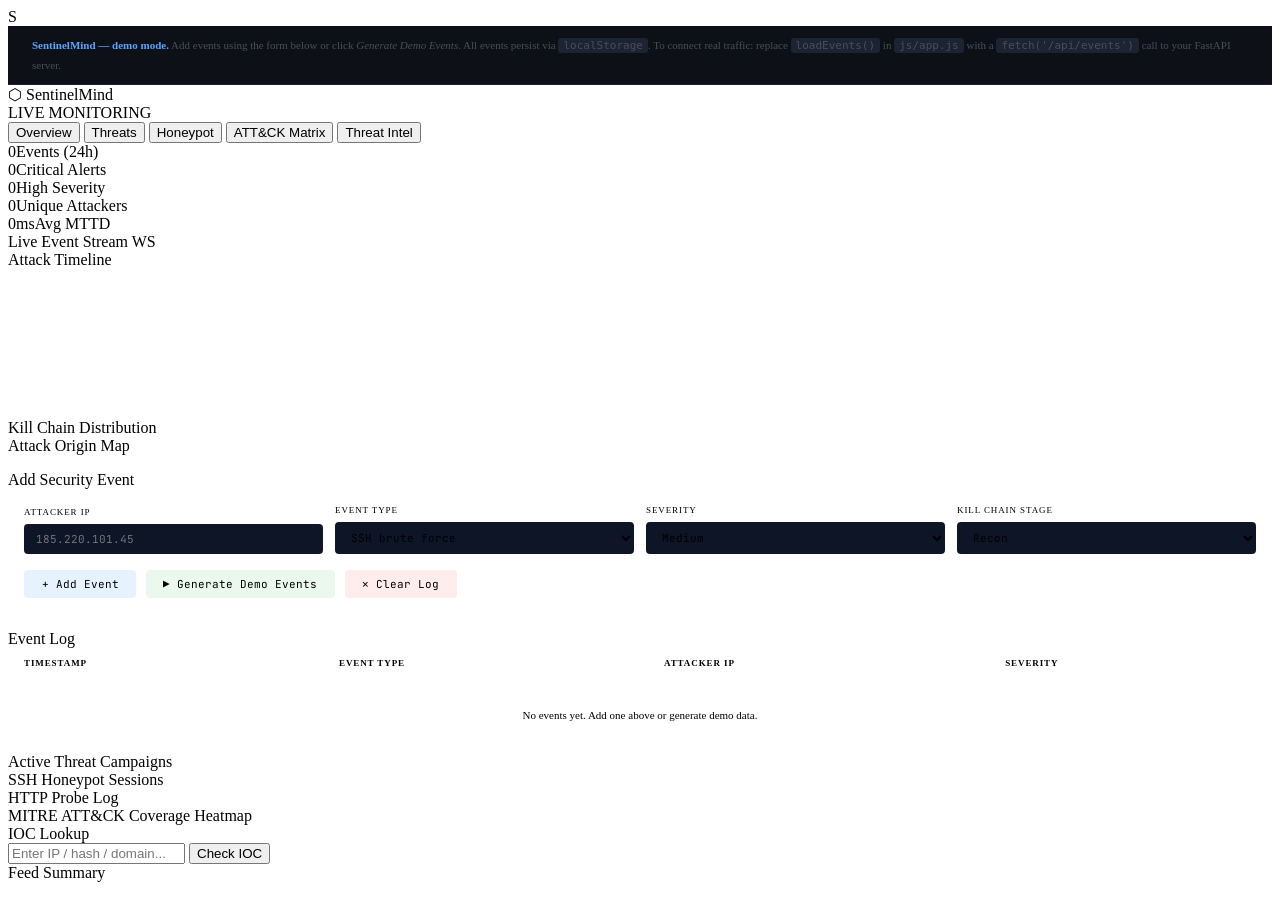
==== index.html @ 3f3bc490 "Update and rename sentinel-mind/frontend/index.html to index.html" ====
S<!DOCTYPE html>
<html lang="en">
<head>
  <meta charset="UTF-8">
  <meta name="viewport" content="width=device-width, initial-scale=1.0">
  <title>SentinelMind — SOC Dashboard</title>
<link href="https://fonts.googleapis.com/css2?family=JetBrains+Mono:wght@400;500&display=swap" rel="stylesheet">
  <link rel="stylesheet" href="css/dashboard.css">
</head>
<body>
  <!-- TOP NAV -->
  <div id="infoBanner" style="background:#0d1117;border-bottom:1px solid #1c2333;padding:10px 1.5rem;font-size:11px;color:#484f58;line-height:1.7">
  <strong style="color:#58a6ff">SentinelMind — demo mode.</strong> Add events using the form below or click <em>Generate Demo Events</em>. All events persist via <code style="background:#1c2333;padding:1px 5px;border-radius:3px">localStorage</code>. To connect real traffic: replace <code style="background:#1c2333;padding:1px 5px;border-radius:3px">loadEvents()</code> in <code style="background:#1c2333;padding:1px 5px;border-radius:3px">js/app.js</code> with a <code style="background:#1c2333;padding:1px 5px;border-radius:3px">fetch('/api/events')</code> call to your FastAPI server.
</div>
<div id="alertBanner" style="display:none;position:fixed;top:48px;left:50%;transform:translateX(-50%);z-index:999;background:#3d0000;border:1px solid #f85149;color:#ff9492;padding:10px 24px;border-radius:6px;font-size:12px;font-weight:600;letter-spacing:.04em"></div>
<nav class="topnav">
    <div class="nav-brand">⬡ SentinelMind</div>
    <div class="nav-status">
      <span class="live-dot"></span> LIVE MONITORING
    </div>
    <div class="nav-tabs">
      <button class="tab active" data-view="overview">Overview</button>
      <button class="tab" data-view="threats">Threats</button>
      <button class="tab" data-view="honeypot">Honeypot</button>
      <button class="tab" data-view="mitre">ATT&CK Matrix</button>
      <button class="tab" data-view="intel">Threat Intel</button>
    </div>
  </nav>

  <!-- KPI BAR -->
  <div class="kpi-bar">
    <div class="kpi kpi-clickable" onclick="toggleFilter('all')" id="kpib-all" title="Show all events"><span class="kpi-num" id="kpi-events">0</span><span class="kpi-lbl">Events (24h)</span></div>
    <div class="kpi kpi-critical kpi-clickable" onclick="toggleFilter('Critical')" id="kpib-critical" title="Filter critical"><span class="kpi-num" id="kpi-critical">0</span><span class="kpi-lbl">Critical Alerts</span></div>
    <div class="kpi kpi-clickable" onclick="toggleFilter('High')" id="kpib-high" title="Filter high severity"><span class="kpi-num" id="kpi-attackers">0</span><span class="kpi-lbl">High Severity</span></div>
    <div class="kpi kpi-green kpi-clickable" onclick="toggleFilter('unique')" id="kpib-unique" title="Filter unique IPs"><span class="kpi-num" id="kpi-detect">0</span><span class="kpi-lbl">Unique Attackers</span></div>
    <div class="kpi"><span class="kpi-num" id="kpi-mttd">0ms</span><span class="kpi-lbl">Avg MTTD</span></div>
  </div>

  <!-- MAIN CONTENT VIEWS -->
  <main class="main-content">

    <!-- VIEW: OVERVIEW -->
    <div id="view-overview" class="view active">
      <div class="dash-grid">
        <!-- Live Event Feed -->
        <div class="panel panel-feed">
          <div class="panel-header">
            <span>Live Event Stream</span>
            <span class="badge-live">WS</span>
          </div>
          <div class="event-feed" id="eventFeed"></div>
        </div>
        <!-- Attack Timeline (canvas) -->
        <div class="panel">
          <div class="panel-header">Attack Timeline</div>
          <canvas id="timelineCanvas"></canvas>
        </div>
        <!-- Kill Chain Progress -->
        <div class="panel">
          <div class="panel-header">Kill Chain Distribution</div>
          <div class="kill-chain" id="killChain"></div>
        </div>
        <!-- Geo Heatmap -->
        <div class="panel">
          <div class="panel-header">Attack Origin Map</div>
          <div class="geo-grid" id="geoGrid"></div>
        </div>
      </div>

      <!-- ADD EVENT FORM -->
      <div class="panel" style="margin-top:1rem">
        <div class="panel-header">Add Security Event</div>
        <div style="padding:1rem;display:grid;grid-template-columns:1fr 1fr 1fr 1fr;gap:.75rem;align-items:end">
          <div>
            <div style="font-size:9px;color:var(--muted);text-transform:uppercase;letter-spacing:.1em;margin-bottom:.4rem">Attacker IP</div>
            <input id="f-ip" type="text" placeholder="185.220.101.45" style="width:100%;background:#0d1526;border:1px solid var(--border);color:var(--text);padding:.5rem .75rem;border-radius:4px;font-family:'JetBrains Mono',monospace;font-size:11px;outline:none" onfocus="this.style.borderColor='var(--accent)'" onblur="this.style.borderColor='var(--border)'">
          </div>
          <div>
            <div style="font-size:9px;color:var(--muted);text-transform:uppercase;letter-spacing:.1em;margin-bottom:.4rem">Event Type</div>
            <select id="f-type" style="width:100%;background:#0d1526;border:1px solid var(--border);color:var(--text);padding:.5rem .75rem;border-radius:4px;font-family:'JetBrains Mono',monospace;font-size:11px;outline:none">
              <option>SSH brute force</option>
              <option>Port scan</option>
              <option>HTTP probe</option>
              <option>C2 beacon</option>
              <option>Data exfiltration</option>
              <option>Lateral movement</option>
              <option>Privilege escalation</option>
              <option>Malware download</option>
            </select>
          </div>
          <div>
            <div style="font-size:9px;color:var(--muted);text-transform:uppercase;letter-spacing:.1em;margin-bottom:.4rem">Severity</div>
            <select id="f-sev" style="width:100%;background:#0d1526;border:1px solid var(--border);color:var(--text);padding:.5rem .75rem;border-radius:4px;font-family:'JetBrains Mono',monospace;font-size:11px;outline:none">
              <option>Low</option><option selected>Medium</option><option>High</option><option>Critical</option>
            </select>
          </div>
          <div>
            <div style="font-size:9px;color:var(--muted);text-transform:uppercase;letter-spacing:.1em;margin-bottom:.4rem">Kill Chain Stage</div>
            <select id="f-stage" style="width:100%;background:#0d1526;border:1px solid var(--border);color:var(--text);padding:.5rem .75rem;border-radius:4px;font-family:'JetBrains Mono',monospace;font-size:11px;outline:none">
              <option>Recon</option><option>Weapon</option><option>Delivery</option>
              <option>Exploit</option><option>Install</option><option>C2</option><option>Exfil</option>
            </select>
          </div>
        </div>
        <div style="padding:0 1rem 1rem;display:flex;gap:.6rem">
          <button onclick="addManualEvent()" style="background:rgba(88,166,255,.15);border:1px solid var(--accent);color:var(--accent);padding:.45rem 1.1rem;border-radius:4px;font-family:'JetBrains Mono',monospace;font-size:11px;cursor:pointer;transition:background .2s" onmouseover="this.style.background='rgba(88,166,255,.25)'" onmouseout="this.style.background='rgba(88,166,255,.15)'">+ Add Event</button>
          <button onclick="generateDemoEvents()" style="background:rgba(63,185,80,.1);border:1px solid var(--green);color:var(--green);padding:.45rem 1.1rem;border-radius:4px;font-family:'JetBrains Mono',monospace;font-size:11px;cursor:pointer;transition:background .2s" onmouseover="this.style.background='rgba(63,185,80,.2)'" onmouseout="this.style.background='rgba(63,185,80,.1)'">▶ Generate Demo Events</button>
          <button onclick="clearAllEvents()" style="background:rgba(248,81,73,.1);border:1px solid var(--red);color:var(--red);padding:.45rem 1.1rem;border-radius:4px;font-family:'JetBrains Mono',monospace;font-size:11px;cursor:pointer;transition:background .2s" onmouseover="this.style.background='rgba(248,81,73,.2)'" onmouseout="this.style.background='rgba(248,81,73,.1)'">✕ Clear Log</button>
        </div>
      </div>

      <!-- EVENT LOG TABLE -->
      <div class="panel" style="margin-top:1rem">
        <div class="panel-header">
          <span>Event Log</span>
          <span id="filterLabel" style="color:var(--accent);font-size:9px;letter-spacing:.1em"></span>
        </div>
        <div style="overflow-x:auto">
          <table style="width:100%;border-collapse:collapse">
            <thead>
              <tr>
                <th style="font-size:9px;color:var(--muted);text-transform:uppercase;letter-spacing:.1em;padding:.6rem 1rem;text-align:left;border-bottom:1px solid var(--border)">Timestamp</th>
                <th style="font-size:9px;color:var(--muted);text-transform:uppercase;letter-spacing:.1em;padding:.6rem 1rem;text-align:left;border-bottom:1px solid var(--border)">Event Type</th>
                <th style="font-size:9px;color:var(--muted);text-transform:uppercase;letter-spacing:.1em;padding:.6rem 1rem;text-align:left;border-bottom:1px solid var(--border)">Attacker IP</th>
                <th style="font-size:9px;color:var(--muted);text-transform:uppercase;letter-spacing:.1em;padding:.6rem 1rem;text-align:left;border-bottom:1px solid var(--border)">Severity</th>
              </tr>
            </thead>
            <tbody id="eventTableBody"></tbody>
          </table>
          <div id="eventTableEmpty" style="text-align:center;padding:2rem;color:var(--muted);font-size:11px">No events yet. Add one above or generate demo data.</div>
        </div>
      </div>
    </div>

    <!-- VIEW: THREATS -->
    <div id="view-threats" class="view">
      <div class="panel">
        <div class="panel-header">Active Threat Campaigns</div>
        <div id="threatsList"></div>
      </div>
    </div>

    <!-- VIEW: HONEYPOT -->
    <div id="view-honeypot" class="view">
      <div class="dash-grid">
        <div class="panel"><div class="panel-header">SSH Honeypot Sessions</div><div id="sshSessions"></div></div>
        <div class="panel"><div class="panel-header">HTTP Probe Log</div><div id="httpProbes"></div></div>
      </div>
    </div>

    <!-- VIEW: MITRE MATRIX -->
    <div id="view-mitre" class="view">
      <div class="panel">
        <div class="panel-header">MITRE ATT&CK Coverage Heatmap</div>
        <div id="mitreMatrix" class="mitre-matrix"></div>
      </div>
    </div>

    <!-- VIEW: INTEL -->
    <div id="view-intel" class="view">
      <div class="dash-grid">
        <div class="panel">
          <div class="panel-header">IOC Lookup</div>
          <input id="iocInput" placeholder="Enter IP / hash / domain..." />
          <button onclick="checkIOC()">Check IOC</button>
          <div id="iocResult"></div>
        </div>
        <div class="panel">
          <div class="panel-header">Feed Summary</div>
          <div id="feedSummary"></div>
        </div>
      </div>
    </div>

  </main>

  <script src="js/charts.js"></script>
  <script src="js/mitre.js"></script>
  <script src="js/threatmap.js"></script>
  <script src="js/app.js"></script>
</body>
</html>
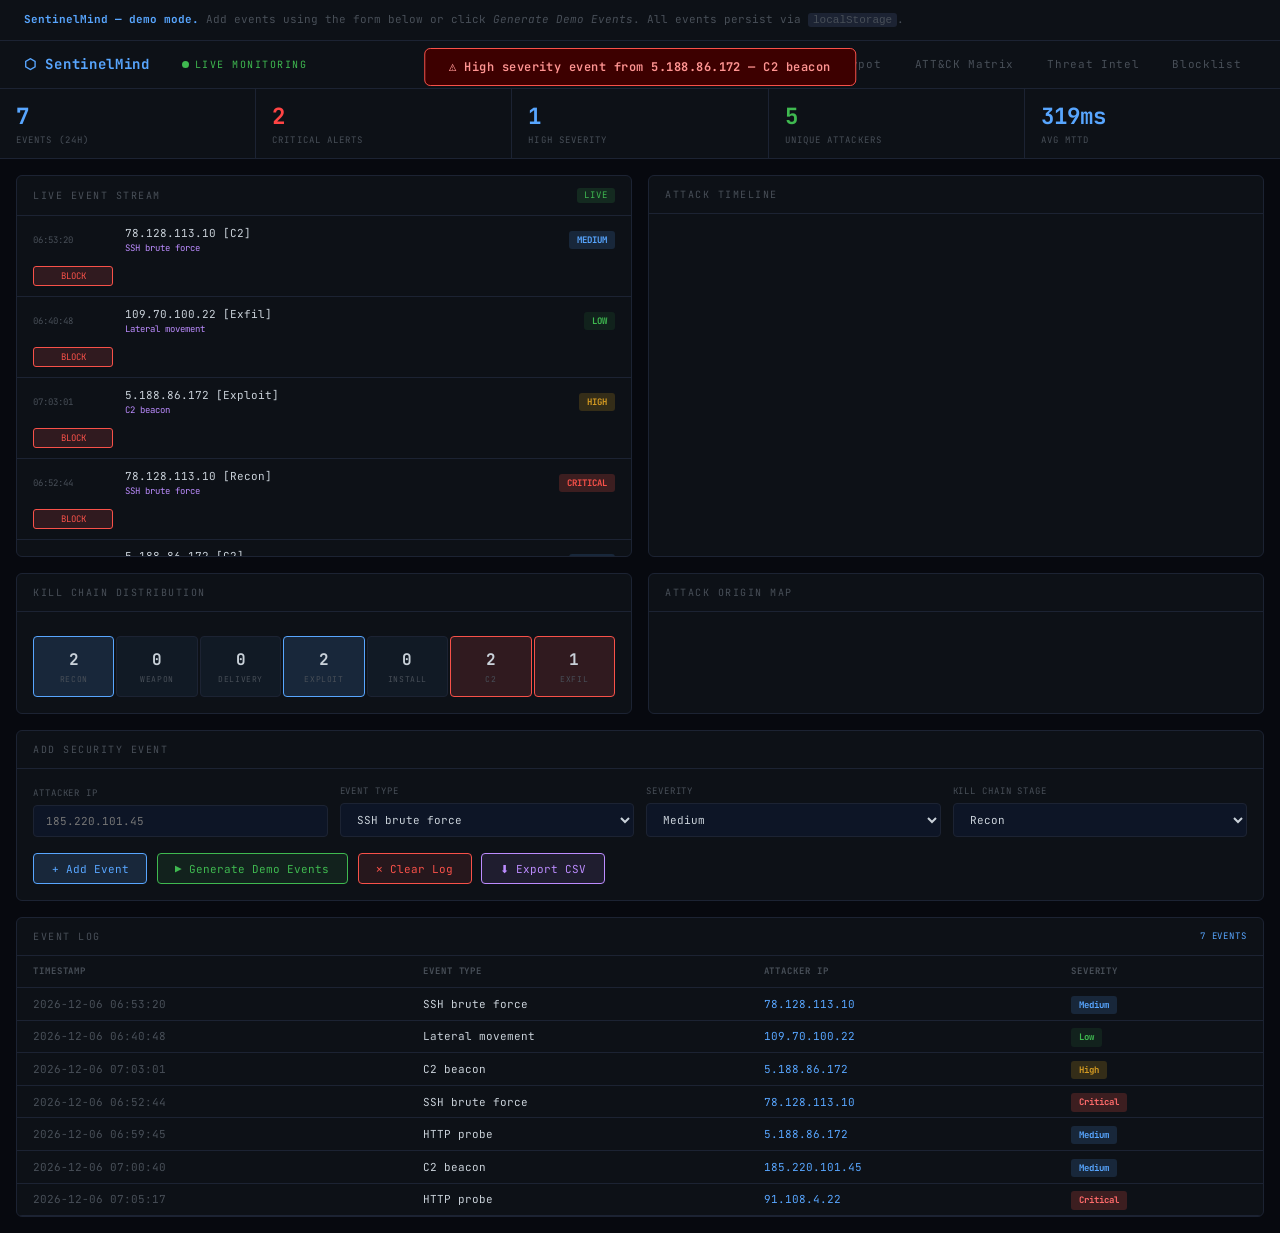
==== commit 9a063f7e: "Update index.html" ====
--- a/index.html
+++ b/index.html
@@ -1,19 +1,19 @@
-S<!DOCTYPE html>
+<!DOCTYPE html>
 <html lang="en">
 <head>
   <meta charset="UTF-8">
   <meta name="viewport" content="width=device-width, initial-scale=1.0">
   <title>SentinelMind — SOC Dashboard</title>
-<link href="https://fonts.googleapis.com/css2?family=JetBrains+Mono:wght@400;500&display=swap" rel="stylesheet">
+  <link href="https://fonts.googleapis.com/css2?family=JetBrains+Mono:wght@400;500&display=swap" rel="stylesheet">
   <link rel="stylesheet" href="css/dashboard.css">
 </head>
 <body>
-  <!-- TOP NAV -->
   <div id="infoBanner" style="background:#0d1117;border-bottom:1px solid #1c2333;padding:10px 1.5rem;font-size:11px;color:#484f58;line-height:1.7">
-  <strong style="color:#58a6ff">SentinelMind — demo mode.</strong> Add events using the form below or click <em>Generate Demo Events</em>. All events persist via <code style="background:#1c2333;padding:1px 5px;border-radius:3px">localStorage</code>. To connect real traffic: replace <code style="background:#1c2333;padding:1px 5px;border-radius:3px">loadEvents()</code> in <code style="background:#1c2333;padding:1px 5px;border-radius:3px">js/app.js</code> with a <code style="background:#1c2333;padding:1px 5px;border-radius:3px">fetch('/api/events')</code> call to your FastAPI server.
-</div>
-<div id="alertBanner" style="display:none;position:fixed;top:48px;left:50%;transform:translateX(-50%);z-index:999;background:#3d0000;border:1px solid #f85149;color:#ff9492;padding:10px 24px;border-radius:6px;font-size:12px;font-weight:600;letter-spacing:.04em"></div>
-<nav class="topnav">
+    <strong style="color:#58a6ff">SentinelMind — demo mode.</strong> Add events using the form below or click <em>Generate Demo Events</em>. All events persist via <code style="background:#1c2333;padding:1px 5px;border-radius:3px">localStorage</code>.
+  </div>
+  <div id="alertBanner" style="display:none;position:fixed;top:48px;left:50%;transform:translateX(-50%);z-index:999;background:#3d0000;border:1px solid #f85149;color:#ff9492;padding:10px 24px;border-radius:6px;font-size:12px;font-weight:600;letter-spacing:.04em"></div>
+
+  <nav class="topnav">
     <div class="nav-brand">⬡ SentinelMind</div>
     <div class="nav-status">
       <span class="live-dot"></span> LIVE MONITORING
@@ -24,6 +24,7 @@
       <button class="tab" data-view="honeypot">Honeypot</button>
       <button class="tab" data-view="mitre">ATT&CK Matrix</button>
       <button class="tab" data-view="intel">Threat Intel</button>
+      <button class="tab" data-view="blocklist">Blocklist</button>
     </div>
   </nav>
 
@@ -36,31 +37,26 @@
     <div class="kpi"><span class="kpi-num" id="kpi-mttd">0ms</span><span class="kpi-lbl">Avg MTTD</span></div>
   </div>
 
-  <!-- MAIN CONTENT VIEWS -->
   <main class="main-content">
 
     <!-- VIEW: OVERVIEW -->
     <div id="view-overview" class="view active">
       <div class="dash-grid">
-        <!-- Live Event Feed -->
         <div class="panel panel-feed">
           <div class="panel-header">
             <span>Live Event Stream</span>
-            <span class="badge-live">WS</span>
+            <span class="badge-live">LIVE</span>
           </div>
           <div class="event-feed" id="eventFeed"></div>
         </div>
-        <!-- Attack Timeline (canvas) -->
         <div class="panel">
           <div class="panel-header">Attack Timeline</div>
           <canvas id="timelineCanvas"></canvas>
         </div>
-        <!-- Kill Chain Progress -->
         <div class="panel">
           <div class="panel-header">Kill Chain Distribution</div>
           <div class="kill-chain" id="killChain"></div>
         </div>
-        <!-- Geo Heatmap -->
         <div class="panel">
           <div class="panel-header">Attack Origin Map</div>
           <div class="geo-grid" id="geoGrid"></div>
@@ -102,10 +98,11 @@
             </select>
           </div>
         </div>
-        <div style="padding:0 1rem 1rem;display:flex;gap:.6rem">
-          <button onclick="addManualEvent()" style="background:rgba(88,166,255,.15);border:1px solid var(--accent);color:var(--accent);padding:.45rem 1.1rem;border-radius:4px;font-family:'JetBrains Mono',monospace;font-size:11px;cursor:pointer;transition:background .2s" onmouseover="this.style.background='rgba(88,166,255,.25)'" onmouseout="this.style.background='rgba(88,166,255,.15)'">+ Add Event</button>
-          <button onclick="generateDemoEvents()" style="background:rgba(63,185,80,.1);border:1px solid var(--green);color:var(--green);padding:.45rem 1.1rem;border-radius:4px;font-family:'JetBrains Mono',monospace;font-size:11px;cursor:pointer;transition:background .2s" onmouseover="this.style.background='rgba(63,185,80,.2)'" onmouseout="this.style.background='rgba(63,185,80,.1)'">▶ Generate Demo Events</button>
-          <button onclick="clearAllEvents()" style="background:rgba(248,81,73,.1);border:1px solid var(--red);color:var(--red);padding:.45rem 1.1rem;border-radius:4px;font-family:'JetBrains Mono',monospace;font-size:11px;cursor:pointer;transition:background .2s" onmouseover="this.style.background='rgba(248,81,73,.2)'" onmouseout="this.style.background='rgba(248,81,73,.1)'">✕ Clear Log</button>
+        <div style="padding:0 1rem 1rem;display:flex;gap:.6rem;flex-wrap:wrap">
+          <button onclick="addManualEvent()" style="background:rgba(88,166,255,.15);border:1px solid var(--accent);color:var(--accent);padding:.45rem 1.1rem;border-radius:4px;font-family:'JetBrains Mono',monospace;font-size:11px;cursor:pointer">+ Add Event</button>
+          <button onclick="generateDemoEvents()" style="background:rgba(63,185,80,.1);border:1px solid var(--green);color:var(--green);padding:.45rem 1.1rem;border-radius:4px;font-family:'JetBrains Mono',monospace;font-size:11px;cursor:pointer">▶ Generate Demo Events</button>
+          <button onclick="clearAllEvents()" style="background:rgba(248,81,73,.1);border:1px solid var(--red);color:var(--red);padding:.45rem 1.1rem;border-radius:4px;font-family:'JetBrains Mono',monospace;font-size:11px;cursor:pointer">✕ Clear Log</button>
+          <button onclick="exportCSV()" style="background:rgba(188,140,255,.1);border:1px solid var(--purple);color:var(--purple);padding:.45rem 1.1rem;border-radius:4px;font-family:'JetBrains Mono',monospace;font-size:11px;cursor:pointer">⬇ Export CSV</button>
         </div>
       </div>
 
@@ -161,14 +158,28 @@
       <div class="dash-grid">
         <div class="panel">
           <div class="panel-header">IOC Lookup</div>
-          <input id="iocInput" placeholder="Enter IP / hash / domain..." />
-          <button onclick="checkIOC()">Check IOC</button>
+          <input id="iocInput" placeholder="Enter IP / hash / domain..." style="width:calc(100% - 2rem);background:var(--bg);border:1px solid var(--border);color:var(--text);padding:.65rem 1rem;border-radius:4px;font-family:inherit;font-size:11px;outline:none;margin:1rem" />
+          <button onclick="checkIOC()" style="margin:0 1rem 1rem;background:rgba(88,166,255,.15);border:1px solid var(--accent);color:var(--accent);padding:.45rem 1.1rem;border-radius:4px;font-family:'JetBrains Mono',monospace;font-size:11px;cursor:pointer">Check IOC</button>
           <div id="iocResult"></div>
         </div>
         <div class="panel">
           <div class="panel-header">Feed Summary</div>
           <div id="feedSummary"></div>
         </div>
+      </div>
+    </div>
+
+    <!-- VIEW: BLOCKLIST -->
+    <div id="view-blocklist" class="view">
+      <div class="panel">
+        <div class="panel-header">
+          <span>Blocked IPs</span>
+          <span id="blockedCount" style="color:var(--red);font-size:9px">0 blocked</span>
+        </div>
+        <div style="padding:1rem;color:var(--muted);font-size:10px;border-bottom:1px solid var(--border)">
+          IPs blocked here are flagged across the event log. Click <strong style="color:var(--red)">BLOCK</strong> on any event in the Live Event Stream to add an IP.
+        </div>
+        <div id="blocklistPanel"></div>
       </div>
     </div>
 
--- a/css/dashboard.css
+++ b/css/dashboard.css
@@ -0,0 +1,95 @@
+:root {
+  --bg: #07090f;
+  --panel: #0d1117;
+  --border: #1c2333;
+  --accent: #58a6ff;
+  --green: #3fb950;
+  --red: #f85149;
+  --yellow: #d29922;
+  --purple: #bc8cff;
+  --text: #c9d1d9;
+  --muted: #484f58;
+  --critical: #ff4444;
+}
+* { box-sizing: border-box; margin: 0; padding: 0; }
+body { background: var(--bg); color: var(--text); font-family: 'JetBrains Mono', 'Fira Code', monospace; font-size: 12px; overflow-x: hidden; }
+
+/* Import at top of HTML: JetBrains Mono from Google Fonts */
+
+.topnav {
+  height: 48px;
+  background: var(--panel);
+  border-bottom: 1px solid var(--border);
+  display: flex; align-items: center;
+  padding: 0 1.5rem; gap: 2rem;
+  position: sticky; top: 0; z-index: 100;
+}
+.nav-brand { font-size: 14px; font-weight: 700; color: var(--accent); letter-spacing: .05em; }
+.live-dot { width: 7px; height: 7px; background: var(--green); border-radius: 50%; display: inline-block; animation: blink 1.2s infinite; margin-right: 6px; }
+@keyframes blink { 0%,100%{opacity:1} 50%{opacity:.2} }
+.nav-status { font-size: 10px; color: var(--green); letter-spacing: .15em; display: flex; align-items: center; }
+.nav-tabs { display: flex; gap: .25rem; margin-left: auto; }
+.tab { background: none; border: 1px solid transparent; color: var(--muted); padding: .35rem .85rem; border-radius: 4px; cursor: pointer; font-family: inherit; font-size: 11px; letter-spacing: .06em; transition: all .15s; }
+.tab:hover { color: var(--text); border-color: var(--border); }
+.tab.active { color: var(--accent); border-color: var(--accent); background: rgba(88,166,255,.08); }
+
+.kpi-bar { display: flex; gap: 1px; background: var(--border); border-bottom: 1px solid var(--border); }
+.kpi { flex: 1; background: var(--panel); padding: .75rem 1rem; display: flex; flex-direction: column; gap: .2rem; }
+.kpi-num { font-size: 1.4rem; font-weight: 700; color: var(--accent); }
+.kpi-lbl { font-size: 9px; color: var(--muted); text-transform: uppercase; letter-spacing: .12em; }
+.kpi-critical .kpi-num { color: var(--critical); }
+.kpi-green .kpi-num { color: var(--green); }
+
+.main-content { padding: 1rem; }
+.view { display: none; }
+.view.active { display: block; }
+.dash-grid { display: grid; grid-template-columns: 1fr 1fr; gap: 1rem; }
+@media(max-width:900px){ .dash-grid { grid-template-columns: 1fr; } }
+
+.panel { background: var(--panel); border: 1px solid var(--border); border-radius: 6px; overflow: hidden; }
+.panel-header { font-size: 10px; letter-spacing: .15em; text-transform: uppercase; color: var(--muted); padding: .75rem 1rem; border-bottom: 1px solid var(--border); display: flex; align-items: center; justify-content: space-between; }
+.badge-live { background: rgba(63,185,80,.15); color: var(--green); font-size: 9px; padding: .1rem .45rem; border-radius: 3px; letter-spacing: .1em; }
+.panel-feed { grid-column: span 1; }
+
+.event-feed { height: 340px; overflow-y: auto; }
+.event-feed::-webkit-scrollbar { width: 3px; }
+.event-feed::-webkit-scrollbar-thumb { background: var(--border); }
+.event-item { padding: .6rem 1rem; border-bottom: 1px solid var(--border); display: grid; grid-template-columns: 80px 1fr auto; gap: .75rem; align-items: center; animation: slideIn .3s ease; }
+@keyframes slideIn { from{opacity:0;transform:translateX(-8px)} to{opacity:1;transform:translateX(0)} }
+.event-time { font-size: 9px; color: var(--muted); }
+.event-body { display: flex; flex-direction: column; gap: .15rem; }
+.event-ip { font-size: 11px; color: var(--text); }
+.event-tech { font-size: 9px; color: var(--purple); }
+.risk-badge { font-size: 9px; font-weight: 700; padding: .2rem .5rem; border-radius: 3px; text-align: center; }
+.risk-CRITICAL { background: rgba(248,81,73,.2); color: var(--red); }
+.risk-HIGH { background: rgba(210,153,34,.2); color: var(--yellow); }
+.risk-MEDIUM { background: rgba(88,166,255,.15); color: var(--accent); }
+.risk-LOW { background: rgba(63,185,80,.1); color: var(--green); }
+
+.kill-chain { padding: 1rem; }
+.kc-stages { display: flex; gap: 2px; margin-top: .5rem; }
+.kc-stage { flex: 1; text-align: center; padding: .75rem .25rem; border-radius: 4px; background: rgba(88,166,255,.06); border: 1px solid var(--border); transition: all .3s; cursor: default; }
+.kc-stage.active { background: rgba(88,166,255,.15); border-color: var(--accent); }
+.kc-stage.critical { background: rgba(248,81,73,.15); border-color: var(--red); }
+.kc-num { font-size: 16px; font-weight: 700; }
+.kc-name { font-size: 8px; color: var(--muted); text-transform: uppercase; letter-spacing: .08em; margin-top: .25rem; }
+
+.mitre-matrix { padding: 1rem; overflow-x: auto; }
+.mitre-tactics { display: flex; gap: 4px; min-width: 900px; }
+.mitre-tactic-col { flex: 1; display: flex; flex-direction: column; gap: 3px; }
+.mitre-tactic-hdr { font-size: 8px; color: var(--accent); text-transform: uppercase; letter-spacing: .08em; padding: .4rem; background: rgba(88,166,255,.08); border-radius: 3px; text-align: center; margin-bottom: 4px; }
+.mitre-cell { padding: .35rem; border-radius: 3px; font-size: 8px; color: var(--text); background: rgba(255,255,255,.03); border: 1px solid rgba(255,255,255,.05); cursor: pointer; transition: all .15s; line-height: 1.3; }
+.mitre-cell:hover { background: rgba(88,166,255,.12); border-color: var(--accent); color: var(--accent); }
+.mitre-cell.detected { background: rgba(248,81,73,.15); border-color: rgba(248,81,73,.4); color: #ff6b6b; }
+.mitre-cell.monitored { background: rgba(210,153,34,.1); border-color: rgba(210,153,34,.3); }
+
+#iocInput { width: 100%; background: var(--bg); border: 1px solid var(--border); color: var(--text); padding: .65rem 1rem; border-radius: 4px; font-family: inherit; font-size: 11px; outline: none; margin: 1rem; width: calc(100% - 2rem); }
+#iocInput:focus { border-color: var(--accent); }
+
+.kpi-clickable { cursor: pointer; transition: background .15s, border .15s; }
+.kpi-clickable:hover { background: #131d2e; }
+.kpi-clickable.kpi-active { border-bottom: 2px solid var(--accent); }
+.sev-critical { background: rgba(248,81,73,.2); color: #ff6b6b; font-size:9px; font-weight:700; padding:.2rem .5rem; border-radius:3px; }
+.sev-high { background: rgba(210,153,34,.2); color: var(--yellow); font-size:9px; font-weight:700; padding:.2rem .5rem; border-radius:3px; }
+.sev-medium { background: rgba(88,166,255,.15); color: var(--accent); font-size:9px; font-weight:700; padding:.2rem .5rem; border-radius:3px; }
+.sev-low { background: rgba(63,185,80,.1); color: var(--green); font-size:9px; font-weight:700; padding:.2rem .5rem; border-radius:3px; }
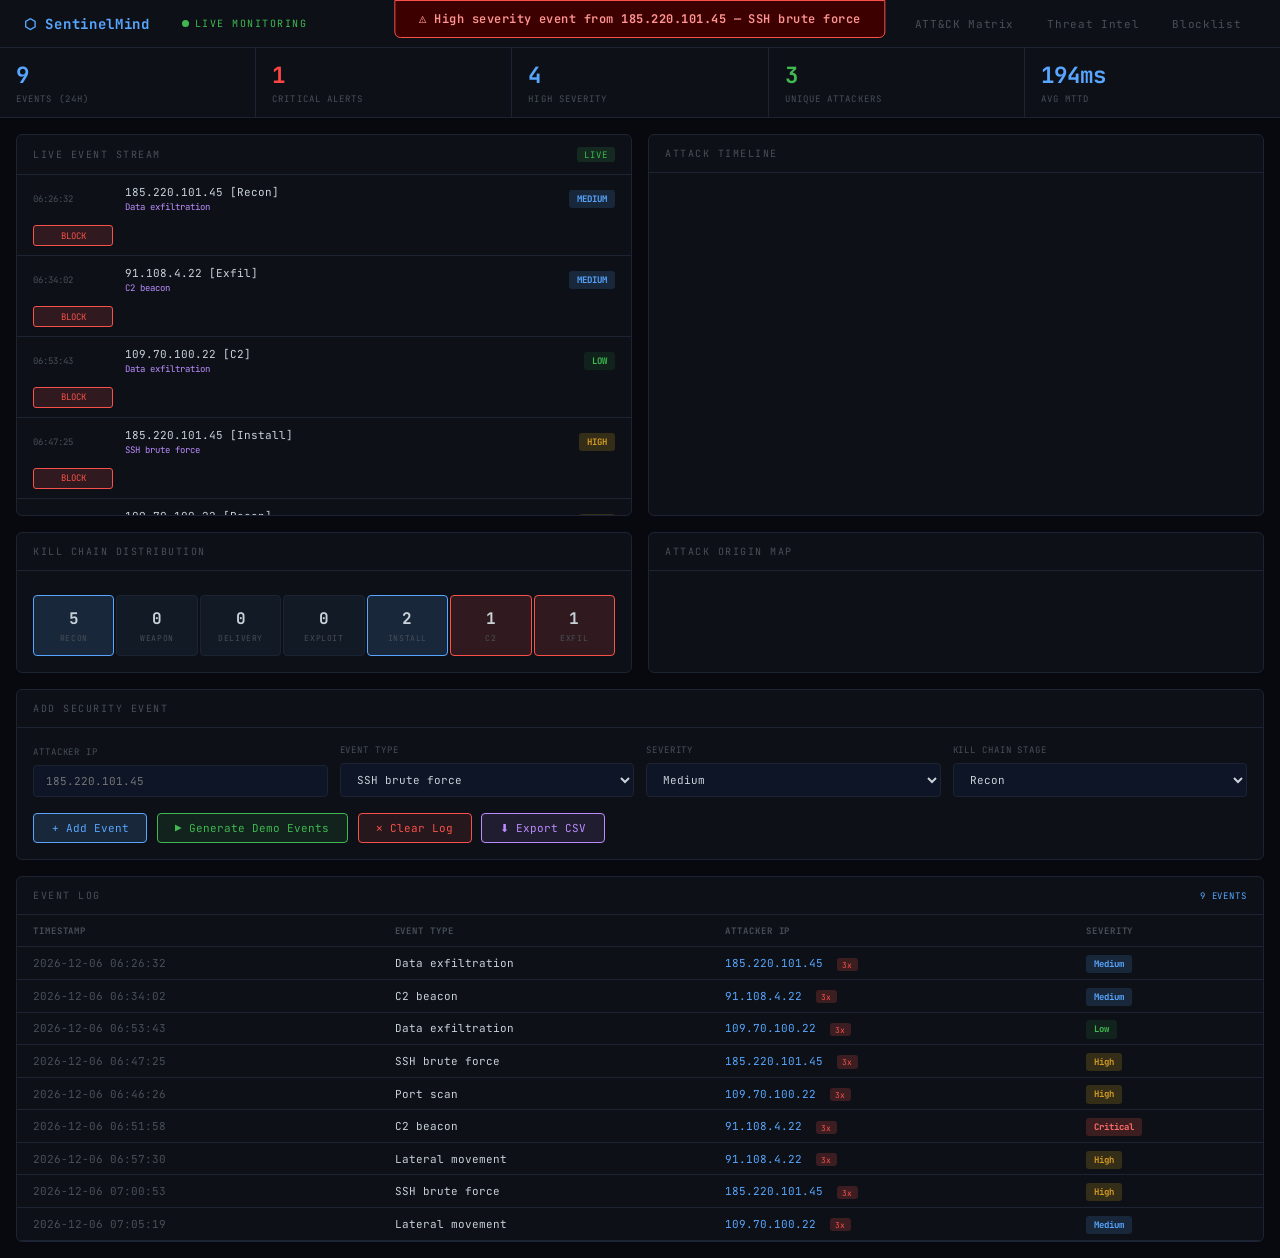
==== commit ba0f40f8: "Update index.html" ====
--- a/index.html
+++ b/index.html
@@ -8,10 +8,7 @@
   <link rel="stylesheet" href="css/dashboard.css">
 </head>
 <body>
-  <div id="infoBanner" style="background:#0d1117;border-bottom:1px solid #1c2333;padding:10px 1.5rem;font-size:11px;color:#484f58;line-height:1.7">
-    <strong style="color:#58a6ff">SentinelMind — demo mode.</strong> Add events using the form below or click <em>Generate Demo Events</em>. All events persist via <code style="background:#1c2333;padding:1px 5px;border-radius:3px">localStorage</code>.
-  </div>
-  <div id="alertBanner" style="display:none;position:fixed;top:48px;left:50%;transform:translateX(-50%);z-index:999;background:#3d0000;border:1px solid #f85149;color:#ff9492;padding:10px 24px;border-radius:6px;font-size:12px;font-weight:600;letter-spacing:.04em"></div>
+  <div id="alertBanner" style="display:none;position:fixed;top:0;left:50%;transform:translateX(-50%);z-index:999;background:#3d0000;border:1px solid #f85149;color:#ff9492;padding:10px 24px;border-radius:0 0 6px 6px;font-size:12px;font-weight:600;letter-spacing:.04em"></div>
 
   <nav class="topnav">
     <div class="nav-brand">⬡ SentinelMind</div>
@@ -30,10 +27,10 @@
 
   <!-- KPI BAR -->
   <div class="kpi-bar">
-    <div class="kpi kpi-clickable" onclick="toggleFilter('all')" id="kpib-all" title="Show all events"><span class="kpi-num" id="kpi-events">0</span><span class="kpi-lbl">Events (24h)</span></div>
-    <div class="kpi kpi-critical kpi-clickable" onclick="toggleFilter('Critical')" id="kpib-critical" title="Filter critical"><span class="kpi-num" id="kpi-critical">0</span><span class="kpi-lbl">Critical Alerts</span></div>
-    <div class="kpi kpi-clickable" onclick="toggleFilter('High')" id="kpib-high" title="Filter high severity"><span class="kpi-num" id="kpi-attackers">0</span><span class="kpi-lbl">High Severity</span></div>
-    <div class="kpi kpi-green kpi-clickable" onclick="toggleFilter('unique')" id="kpib-unique" title="Filter unique IPs"><span class="kpi-num" id="kpi-detect">0</span><span class="kpi-lbl">Unique Attackers</span></div>
+    <div class="kpi kpi-clickable" onclick="toggleFilter('all')" id="kpib-all"><span class="kpi-num" id="kpi-events">0</span><span class="kpi-lbl">Events (24h)</span></div>
+    <div class="kpi kpi-critical kpi-clickable" onclick="toggleFilter('Critical')" id="kpib-critical"><span class="kpi-num" id="kpi-critical">0</span><span class="kpi-lbl">Critical Alerts</span></div>
+    <div class="kpi kpi-clickable" onclick="toggleFilter('High')" id="kpib-high"><span class="kpi-num" id="kpi-attackers">0</span><span class="kpi-lbl">High Severity</span></div>
+    <div class="kpi kpi-green kpi-clickable" onclick="toggleFilter('unique')" id="kpib-unique"><span class="kpi-num" id="kpi-detect">0</span><span class="kpi-lbl">Unique Attackers</span></div>
     <div class="kpi"><span class="kpi-num" id="kpi-mttd">0ms</span><span class="kpi-lbl">Avg MTTD</span></div>
   </div>
 
@@ -51,7 +48,7 @@
         </div>
         <div class="panel">
           <div class="panel-header">Attack Timeline</div>
-          <canvas id="timelineCanvas"></canvas>
+          <canvas id="timelineCanvas" style="padding:1rem"></canvas>
         </div>
         <div class="panel">
           <div class="panel-header">Kill Chain Distribution</div>
@@ -59,7 +56,7 @@
         </div>
         <div class="panel">
           <div class="panel-header">Attack Origin Map</div>
-          <div class="geo-grid" id="geoGrid"></div>
+          <div id="geoGrid" style="padding:1rem;display:flex;flex-wrap:wrap;gap:.4rem;align-content:flex-start"></div>
         </div>
       </div>
 
@@ -158,8 +155,10 @@
       <div class="dash-grid">
         <div class="panel">
           <div class="panel-header">IOC Lookup</div>
-          <input id="iocInput" placeholder="Enter IP / hash / domain..." style="width:calc(100% - 2rem);background:var(--bg);border:1px solid var(--border);color:var(--text);padding:.65rem 1rem;border-radius:4px;font-family:inherit;font-size:11px;outline:none;margin:1rem" />
-          <button onclick="checkIOC()" style="margin:0 1rem 1rem;background:rgba(88,166,255,.15);border:1px solid var(--accent);color:var(--accent);padding:.45rem 1.1rem;border-radius:4px;font-family:'JetBrains Mono',monospace;font-size:11px;cursor:pointer">Check IOC</button>
+          <div style="padding:1rem">
+            <input id="iocInput" placeholder="Enter IP / hash / domain..." style="width:100%;background:#0d1526;border:1px solid var(--border);color:var(--text);padding:.65rem 1rem;border-radius:4px;font-family:'JetBrains Mono',monospace;font-size:11px;outline:none;box-sizing:border-box;margin-bottom:.75rem" onfocus="this.style.borderColor='var(--accent)'" onblur="this.style.borderColor='var(--border)'"/>
+            <button onclick="checkIOC()" style="background:rgba(88,166,255,.15);border:1px solid var(--accent);color:var(--accent);padding:.45rem 1.1rem;border-radius:4px;font-family:'JetBrains Mono',monospace;font-size:11px;cursor:pointer">Check IOC</button>
+          </div>
           <div id="iocResult"></div>
         </div>
         <div class="panel">
@@ -177,7 +176,7 @@
           <span id="blockedCount" style="color:var(--red);font-size:9px">0 blocked</span>
         </div>
         <div style="padding:1rem;color:var(--muted);font-size:10px;border-bottom:1px solid var(--border)">
-          IPs blocked here are flagged across the event log. Click <strong style="color:var(--red)">BLOCK</strong> on any event in the Live Event Stream to add an IP.
+          Click <strong style="color:var(--red)">BLOCK</strong> on any event in the Live Event Stream to add an IP. Blocked IPs are flagged across the entire event log.
         </div>
         <div id="blocklistPanel"></div>
       </div>
